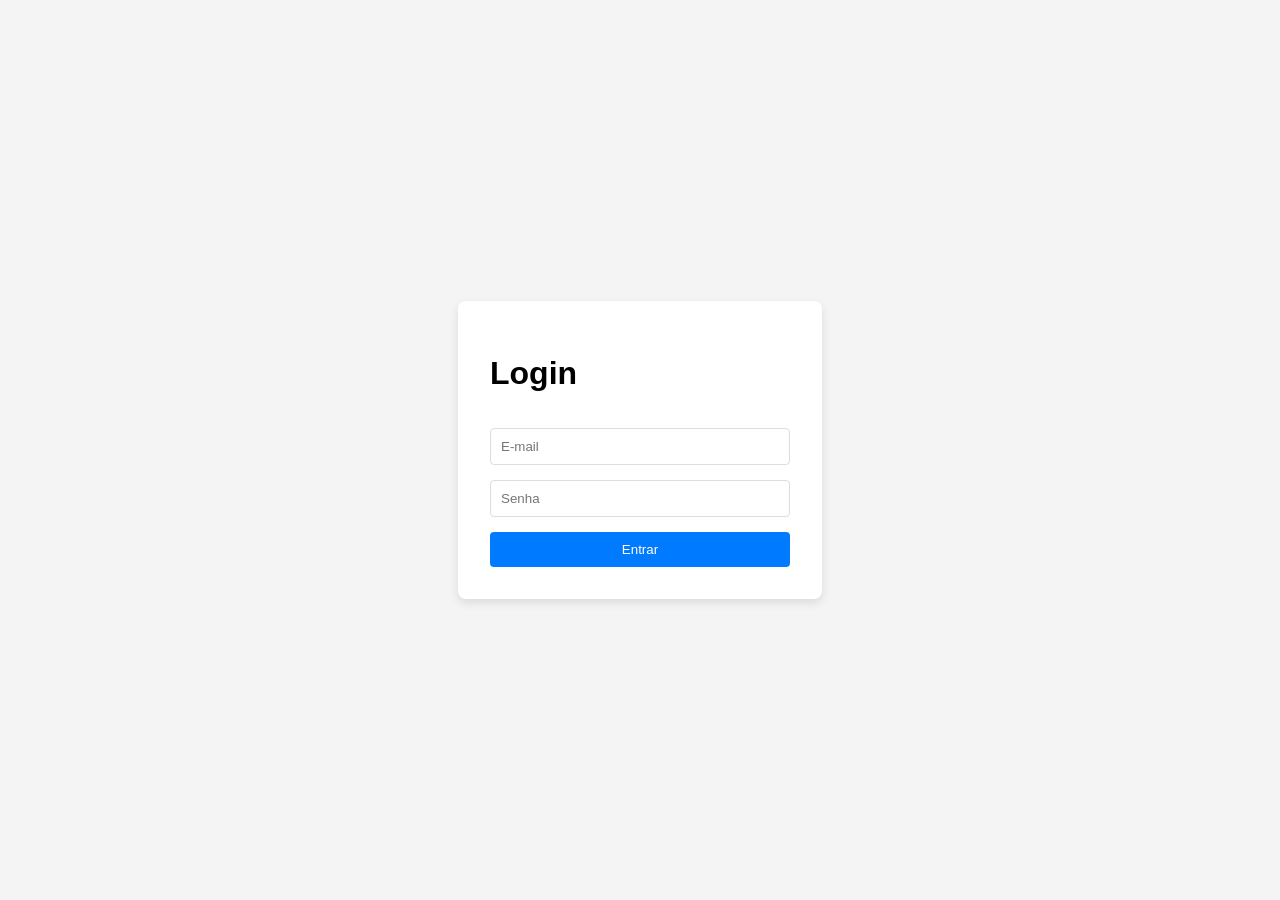
==== projeto-login/index.html @ 6733d298 "Finalizado estilo da pagina de login" ====
<!DOCTYPE html>
<html lang="pt-br">
<head>
    <meta charset="UTF-8">
    <meta name="viewport" content="width=device-width, initial-scale=1.0">
    <title>Login - Catalog</title>
    <link rel="stylesheet" href="style.css">
</head>
<body>
    <div class="login-box">
        <h1>Login</h1>
        <input type="email" placeholder="E-mail">
        <input type="password" placeholder="Senha">
        <button>Entrar</button>
    </div>
</body>
</html>
---- projeto-login/style.css ----
/* Centraliza o formulário na tela */
body {
    display: flex;
    justify-content: center;
    align-items: center;
    height: 100vh;
    margin: 0;
    background-color: #f4f4f4;
    font-family: Arial, sans-serif;
}

/* Estiliza a caixa branca de login */
.login-box {
    background: white;
    padding: 2rem;
    border-radius: 8px;
    box-shadow: 0 4px 10px rgba(0,0,0,0.1);
    display: flex;
    flex-direction: column;
    gap: 15px;
    width: 300px;
}

/* Estiliza os campos de entrada */
input {
    padding: 10px;
    border: 1px solid #ddd;
    border-radius: 4px;
}

/* Estiliza o botão */
button {
    background-color: #007bff;
    color: white;
    padding: 10px;
    border: none;
    border-radius: 4px;
    cursor: pointer;
}

button:hover {
    background-color: #0056b3;
}
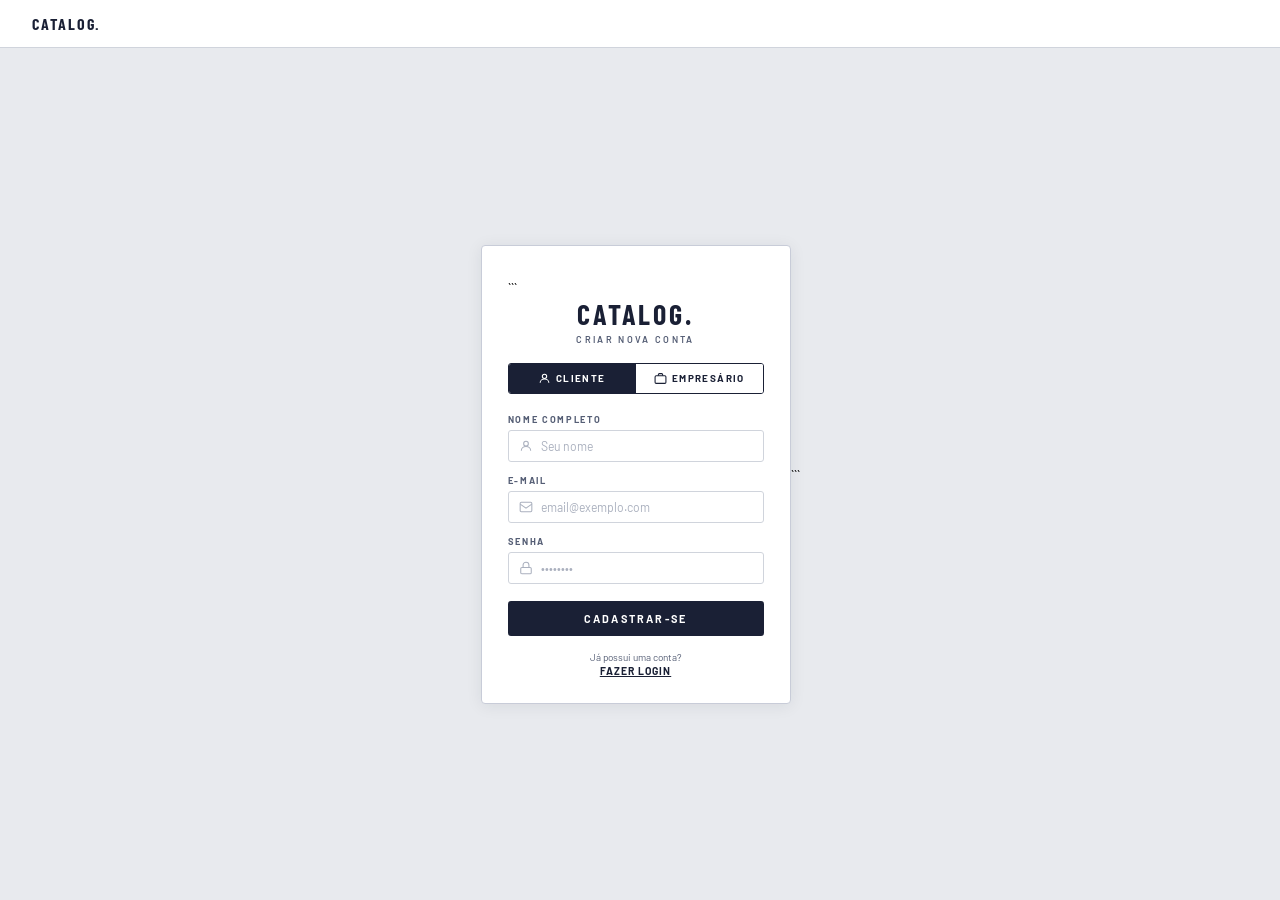
==== commit 3b4e462b: "Layout final da pagina de login com abas e icones SVG" ====
--- a/projeto-login/index.html
+++ b/projeto-login/index.html
@@ -1,17 +1,121 @@
 <!DOCTYPE html>
-<html lang="pt-br">
+
+<html lang="pt-BR">
 <head>
-    <meta charset="UTF-8">
-    <meta name="viewport" content="width=device-width, initial-scale=1.0">
-    <title>Login - Catalog</title>
-    <link rel="stylesheet" href="style.css">
+  <meta charset="UTF-8" />
+  <meta name="viewport" content="width=device-width, initial-scale=1.0"/>
+  <title>CATALOG. — Criar Nova Conta</title>
+  <link rel="preconnect" href="https://fonts.googleapis.com">
+  <link href="https://fonts.googleapis.com/css2?family=Barlow:wght@400;500;600;700&family=Barlow+Condensed:wght@600;700&display=swap" rel="stylesheet">
+  <link rel="stylesheet" href="style.css" />
 </head>
 <body>
-    <div class="login-box">
-        <h1>Login</h1>
-        <input type="email" placeholder="E-mail">
-        <input type="password" placeholder="Senha">
-        <button>Entrar</button>
+
+  <nav class="navbar">
+    <span class="nav-logo">CATALOG.</span>
+  </nav>
+
+  <main class="main">
+    <div class="card">
+
+```
+  <div class="card-header">
+    <h1 class="logo">CATALOG.</h1>
+    <p class="subtitle">Criar Nova Conta</p>
+  </div>
+
+  <!-- Tabs -->
+  <div class="tabs">
+    <button class="tab active" id="tab-cliente" onclick="switchTab('cliente')">
+      <svg viewBox="0 0 24 24" fill="none" stroke="currentColor" stroke-width="2">
+        <circle cx="12" cy="8" r="4"/><path d="M4 20c0-4 3.6-7 8-7s8 3 8 7"/>
+      </svg>
+      Cliente
+    </button>
+    <button class="tab" id="tab-empresario" onclick="switchTab('empresario')">
+      <svg viewBox="0 0 24 24" fill="none" stroke="currentColor" stroke-width="2">
+        <rect x="2" y="7" width="20" height="14" rx="2"/><path d="M16 7V5a2 2 0 0 0-2-2h-4a2 2 0 0 0-2 2v2"/>
+      </svg>
+      Empresário
+    </button>
+  </div>
+
+  <!-- Form Cliente -->
+  <div class="form-section" id="form-cliente">
+    <div class="field-group">
+      <label class="field-label">Nome Completo</label>
+      <div class="input-wrapper">
+        <svg viewBox="0 0 24 24" fill="none" stroke="currentColor" stroke-width="1.8"><circle cx="12" cy="8" r="4"/><path d="M4 20c0-4 3.6-7 8-7s8 3 8 7"/></svg>
+        <input type="text" placeholder="Seu nome" />
+      </div>
     </div>
+    <div class="field-group">
+      <label class="field-label">E-mail</label>
+      <div class="input-wrapper">
+        <svg viewBox="0 0 24 24" fill="none" stroke="currentColor" stroke-width="1.8"><rect x="2" y="4" width="20" height="16" rx="2"/><path d="M2 7l10 7 10-7"/></svg>
+        <input type="email" placeholder="email@exemplo.com" />
+      </div>
+    </div>
+    <div class="field-group">
+      <label class="field-label">Senha</label>
+      <div class="input-wrapper">
+        <svg viewBox="0 0 24 24" fill="none" stroke="currentColor" stroke-width="1.8"><rect x="3" y="11" width="18" height="11" rx="2"/><path d="M7 11V7a5 5 0 0 1 10 0v4"/></svg>
+        <input type="password" placeholder="••••••••" />
+      </div>
+    </div>
+    <button class="btn-cadastrar">Cadastrar-se</button>
+    <p class="login-link">Já possui uma conta? <a href="#">Fazer Login</a></p>
+  </div>
+
+  <!-- Form Empresário -->
+  <div class="form-section hidden" id="form-empresario">
+    <div class="field-group">
+      <label class="field-label">Razão Social</label>
+      <div class="input-wrapper">
+        <svg viewBox="0 0 24 24" fill="none" stroke="currentColor" stroke-width="1.8"><circle cx="12" cy="8" r="4"/><path d="M4 20c0-4 3.6-7 8-7s8 3 8 7"/></svg>
+        <input type="text" placeholder="Razão Social" />
+      </div>
+    </div>
+    <div class="field-group">
+      <label class="field-label">CNPJ</label>
+      <div class="input-wrapper">
+        <svg viewBox="0 0 24 24" fill="none" stroke="currentColor" stroke-width="1.8"><rect x="2" y="7" width="20" height="14" rx="2"/><path d="M16 7V5a2 2 0 0 0-2-2h-4a2 2 0 0 0-2 2v2"/></svg>
+        <input type="text" placeholder="CNPJ" />
+      </div>
+    </div>
+    <div class="field-group">
+      <label class="field-label">E-mail</label>
+      <div class="input-wrapper">
+        <svg viewBox="0 0 24 24" fill="none" stroke="currentColor" stroke-width="1.8"><rect x="2" y="4" width="20" height="16" rx="2"/><path d="M2 7l10 7 10-7"/></svg>
+        <input type="email" placeholder="email@exemplo.com" />
+      </div>
+    </div>
+    <div class="field-group">
+      <label class="field-label">Senha</label>
+      <div class="input-wrapper">
+        <svg viewBox="0 0 24 24" fill="none" stroke="currentColor" stroke-width="1.8"><rect x="3" y="11" width="18" height="11" rx="2"/><path d="M7 11V7a5 5 0 0 1 10 0v4"/></svg>
+        <input type="password" placeholder="••••••••" />
+      </div>
+    </div>
+    <button class="btn-cadastrar">Cadastrar-se</button>
+    <p class="login-link">Já possui uma conta? <a href="#">Fazer Login</a></p>
+  </div>
+
+</div>
+```
+
+  </main>
+
+  <script>
+    function switchTab(tab) {
+      ['cliente','empresario'].forEach(t => {
+        document.getElementById('form-' + t).classList.add('hidden');
+        document.getElementById('tab-' + t).classList.remove('active');
+      });
+      document.getElementById('form-' + tab).classList.remove('hidden');
+      document.getElementById('tab-' + tab).classList.add('active');
+    }
+  </script>
+
 </body>
-</html>+</html>
--- a/projeto-login/style.css
+++ b/projeto-login/style.css
@@ -1,43 +1,248 @@
-/* Centraliza o formulário na tela */
+/* ===========================
+   CATALOG. — style.css
+   =========================== */
+
+*, *::before, *::after {
+  box-sizing: border-box;
+  margin: 0;
+  padding: 0;
+}
+
+:root {
+  --dark: #1a2035;
+  --white: #ffffff;
+  --gray-bg: #e8eaee;
+  --gray-border: #d0d4dc;
+  --gray-label: #555e75;
+  --placeholder: #aab0be;
+}
+
 body {
-    display: flex;
-    justify-content: center;
-    align-items: center;
-    height: 100vh;
-    margin: 0;
-    background-color: #f4f4f4;
-    font-family: Arial, sans-serif;
-}
-
-/* Estiliza a caixa branca de login */
-.login-box {
-    background: white;
-    padding: 2rem;
-    border-radius: 8px;
-    box-shadow: 0 4px 10px rgba(0,0,0,0.1);
-    display: flex;
-    flex-direction: column;
-    gap: 15px;
-    width: 300px;
-}
-
-/* Estiliza os campos de entrada */
-input {
-    padding: 10px;
-    border: 1px solid #ddd;
-    border-radius: 4px;
-}
-
-/* Estiliza o botão */
-button {
-    background-color: #007bff;
-    color: white;
-    padding: 10px;
-    border: none;
-    border-radius: 4px;
-    cursor: pointer;
-}
-
-button:hover {
-    background-color: #0056b3;
-}
+  font-family: 'Barlow', sans-serif;
+  background-color: var(--gray-bg);
+  min-height: 100vh;
+  display: flex;
+  flex-direction: column;
+}
+
+/* === Navbar === */
+.navbar {
+  background: var(--white);
+  border-bottom: 1px solid var(--gray-border);
+  padding: 14px 32px;
+}
+
+.nav-logo {
+  font-family: 'Barlow Condensed', sans-serif;
+  font-weight: 700;
+  font-size: 1rem;
+  letter-spacing: 0.12em;
+  color: var(--dark);
+  text-transform: uppercase;
+}
+
+/* === Main === */
+.main {
+  flex: 1;
+  display: flex;
+  align-items: center;
+  justify-content: center;
+  padding: 48px 16px;
+}
+
+/* === Card === */
+.card {
+  background: var(--white);
+  border: 1.5px solid #c8ccd8;
+  border-radius: 4px;
+  width: 100%;
+  max-width: 310px;
+  padding: 32px 26px 26px;
+  box-shadow: 0 2px 16px rgba(26, 32, 53, 0.08);
+}
+
+/* === Header === */
+.card-header {
+  text-align: center;
+  margin-bottom: 18px;
+}
+
+.logo {
+  font-family: 'Barlow Condensed', sans-serif;
+  font-weight: 700;
+  font-size: 1.75rem;
+  letter-spacing: 0.1em;
+  color: var(--dark);
+  text-transform: uppercase;
+}
+
+.subtitle {
+  font-size: 0.58rem;
+  font-weight: 600;
+  letter-spacing: 0.25em;
+  color: var(--gray-label);
+  text-transform: uppercase;
+  margin-top: 3px;
+}
+
+/* === Tabs === */
+.tabs {
+  display: flex;
+  border: 1.5px solid var(--dark);
+  border-radius: 3px;
+  overflow: hidden;
+  margin-bottom: 20px;
+}
+
+.tab {
+  flex: 1;
+  display: flex;
+  align-items: center;
+  justify-content: center;
+  gap: 5px;
+  padding: 8px 4px;
+  font-family: 'Barlow', sans-serif;
+  font-size: 0.62rem;
+  font-weight: 700;
+  letter-spacing: 0.14em;
+  text-transform: uppercase;
+  border: none;
+  cursor: pointer;
+  background: var(--white);
+  color: var(--dark);
+  transition: background 0.2s, color 0.2s;
+}
+
+.tab:first-child {
+  border-right: 1px solid var(--dark);
+}
+
+.tab.active {
+  background: var(--dark);
+  color: var(--white);
+}
+
+.tab:hover:not(.active) {
+  background: #eef0f5;
+}
+
+.tab svg {
+  width: 13px;
+  height: 13px;
+  flex-shrink: 0;
+}
+
+/* === Form === */
+.form-section {
+  display: flex;
+  flex-direction: column;
+  gap: 13px;
+}
+
+.form-section.hidden {
+  display: none;
+}
+
+.field-group {
+  display: flex;
+  flex-direction: column;
+  gap: 5px;
+}
+
+.field-label {
+  font-size: 0.58rem;
+  font-weight: 700;
+  letter-spacing: 0.18em;
+  text-transform: uppercase;
+  color: var(--gray-label);
+}
+
+.input-wrapper {
+  display: flex;
+  align-items: center;
+  border: 1.5px solid var(--gray-border);
+  border-radius: 3px;
+  padding: 8px 10px;
+  gap: 8px;
+  background: var(--white);
+  transition: border-color 0.2s;
+}
+
+.input-wrapper:focus-within {
+  border-color: var(--dark);
+}
+
+.input-wrapper svg {
+  width: 14px;
+  height: 14px;
+  color: var(--placeholder);
+  flex-shrink: 0;
+}
+
+.input-wrapper input {
+  flex: 1;
+  border: none;
+  outline: none;
+  font-family: 'Barlow', sans-serif;
+  font-size: 0.78rem;
+  color: var(--dark);
+  background: transparent;
+}
+
+.input-wrapper input::placeholder {
+  color: var(--placeholder);
+  font-size: 0.76rem;
+}
+
+/* === Button === */
+.btn-cadastrar {
+  width: 100%;
+  padding: 11px;
+  margin-top: 4px;
+  background: var(--dark);
+  color: var(--white);
+  border: none;
+  border-radius: 3px;
+  font-family: 'Barlow', sans-serif;
+  font-size: 0.68rem;
+  font-weight: 700;
+  letter-spacing: 0.2em;
+  text-transform: uppercase;
+  cursor: pointer;
+  transition: opacity 0.2s;
+}
+
+.btn-cadastrar:hover {
+  opacity: 0.85;
+}
+
+/* === Login Link === */
+.login-link {
+  text-align: center;
+  font-size: 0.62rem;
+  color: var(--gray-label);
+  margin-top: 2px;
+}
+
+.login-link a {
+  display: block;
+  color: var(--dark);
+  font-weight: 700;
+  font-size: 0.65rem;
+  letter-spacing: 0.1em;
+  text-decoration: underline;
+  text-transform: uppercase;
+  margin-top: 2px;
+}
+
+.login-link a:hover {
+  opacity: 0.6;
+}
+
+/* === Responsivo === */
+@media (max-width: 400px) {
+  .card {
+    padding: 28px 18px 22px;
+  }
+}
+
